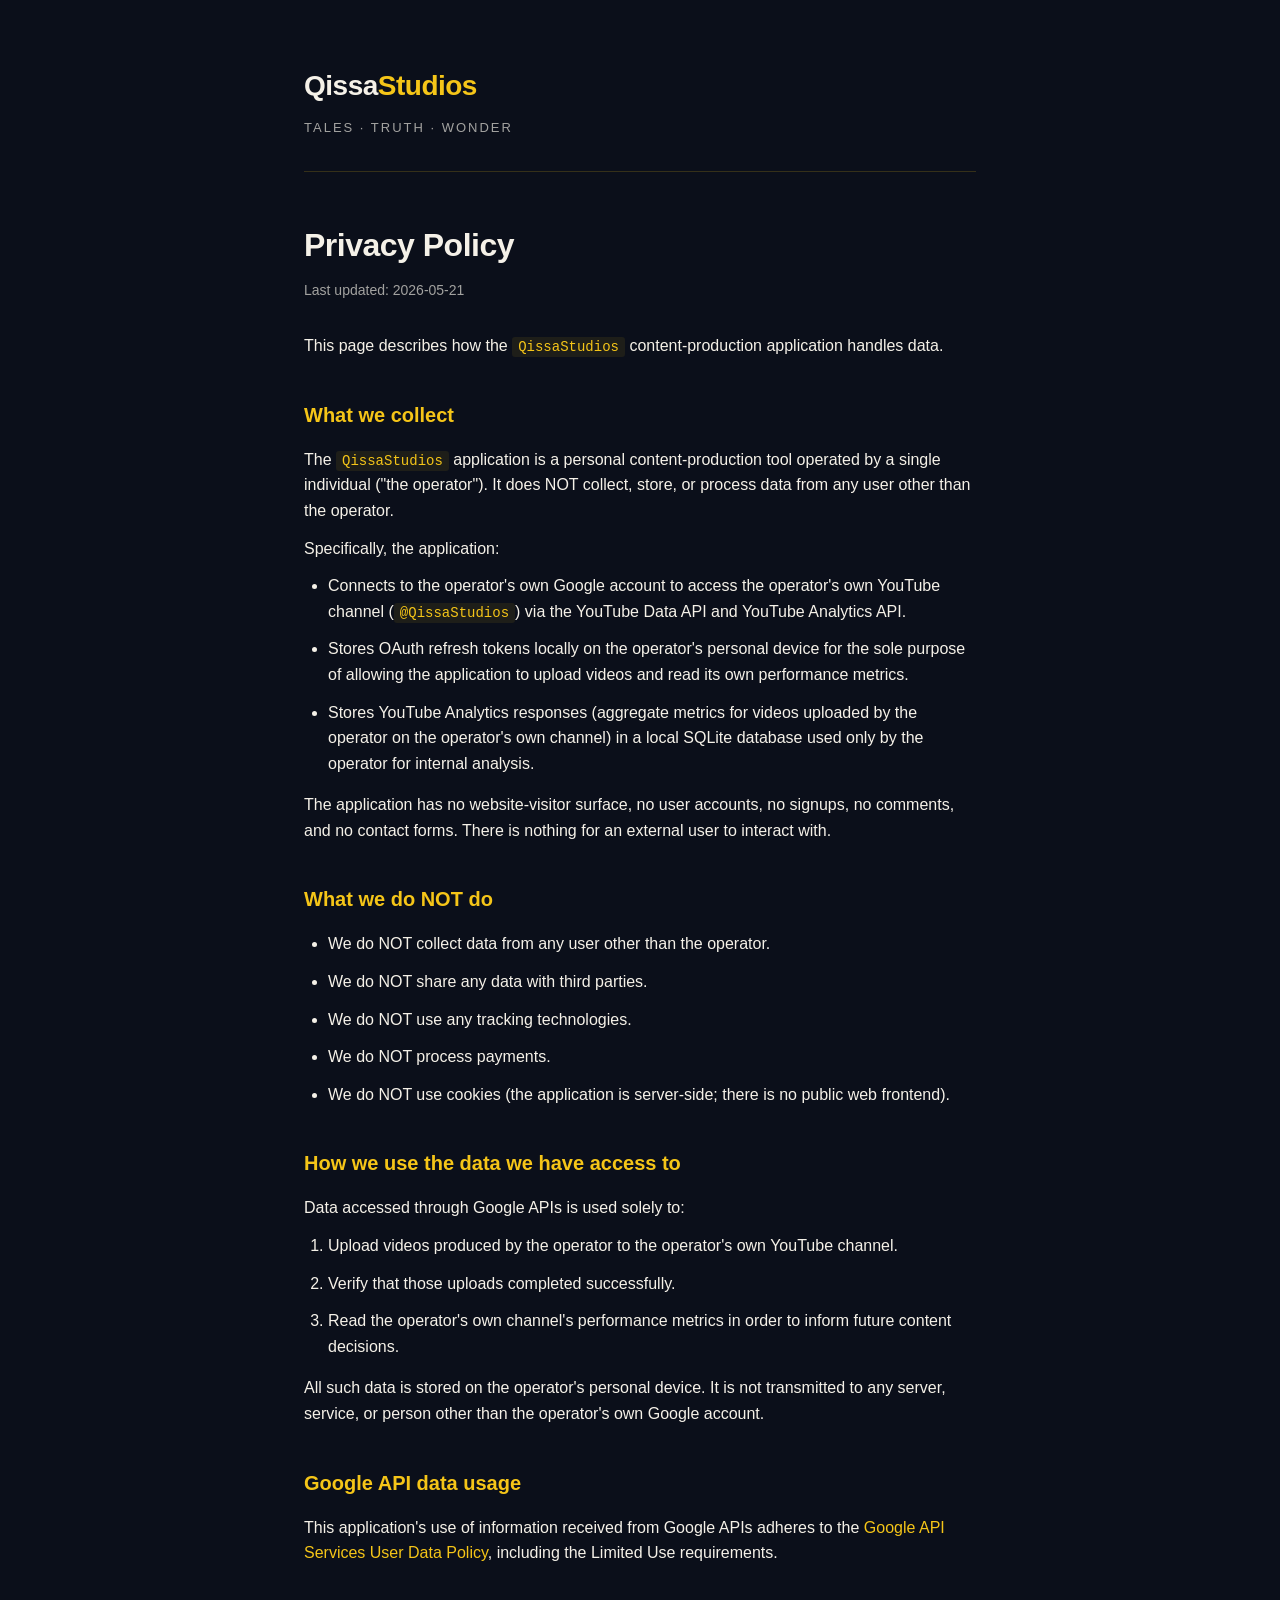
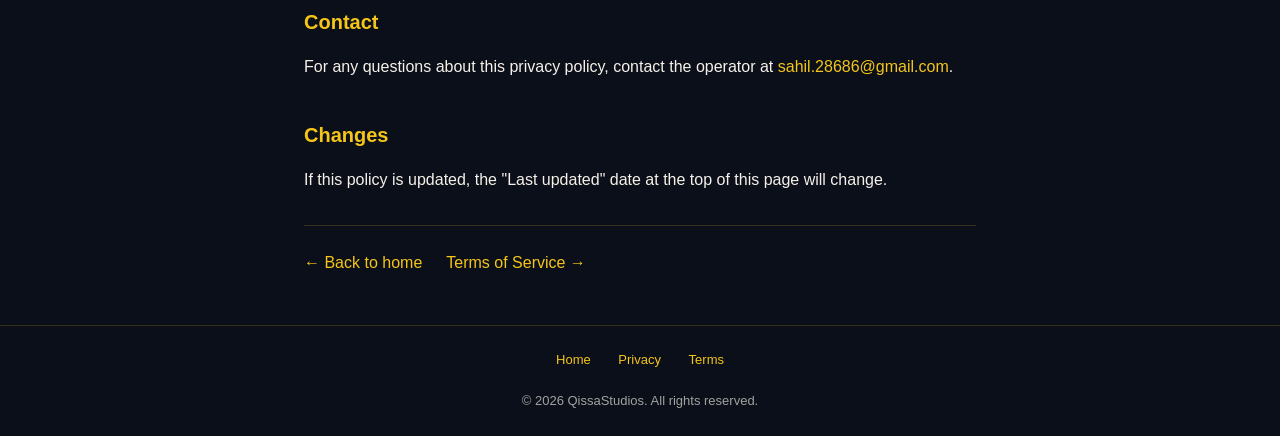
==== privacy.html @ f6ace3d5 "Initial site: privacy + ToS + landing" ====
<!DOCTYPE html>
<html lang="en">
<head>
  <meta charset="UTF-8">
  <meta name="viewport" content="width=device-width, initial-scale=1.0">
  <meta name="description" content="QissaStudios Privacy Policy">
  <title>Privacy Policy — QissaStudios</title>
  <link rel="stylesheet" href="style.css">
</head>
<body>
  <div class="container">
    <header>
      <a href="./" class="brand">Qissa<span class="accent">Studios</span></a>
      <span class="tagline">Tales · Truth · Wonder</span>
    </header>

    <h1>Privacy Policy</h1>
    <p class="meta">Last updated: 2026-05-21</p>

    <p>This page describes how the <code>QissaStudios</code> content-production application handles data.</p>

    <h2>What we collect</h2>
    <p>The <code>QissaStudios</code> application is a personal content-production tool operated by a single individual ("the operator"). It does NOT collect, store, or process data from any user other than the operator.</p>
    <p>Specifically, the application:</p>
    <ul>
      <li>Connects to the operator's own Google account to access the operator's own YouTube channel (<code>@QissaStudios</code>) via the YouTube Data API and YouTube Analytics API.</li>
      <li>Stores OAuth refresh tokens locally on the operator's personal device for the sole purpose of allowing the application to upload videos and read its own performance metrics.</li>
      <li>Stores YouTube Analytics responses (aggregate metrics for videos uploaded by the operator on the operator's own channel) in a local SQLite database used only by the operator for internal analysis.</li>
    </ul>
    <p>The application has no website-visitor surface, no user accounts, no signups, no comments, and no contact forms. There is nothing for an external user to interact with.</p>

    <h2>What we do NOT do</h2>
    <ul>
      <li>We do NOT collect data from any user other than the operator.</li>
      <li>We do NOT share any data with third parties.</li>
      <li>We do NOT use any tracking technologies.</li>
      <li>We do NOT process payments.</li>
      <li>We do NOT use cookies (the application is server-side; there is no public web frontend).</li>
    </ul>

    <h2>How we use the data we have access to</h2>
    <p>Data accessed through Google APIs is used solely to:</p>
    <ol>
      <li>Upload videos produced by the operator to the operator's own YouTube channel.</li>
      <li>Verify that those uploads completed successfully.</li>
      <li>Read the operator's own channel's performance metrics in order to inform future content decisions.</li>
    </ol>
    <p>All such data is stored on the operator's personal device. It is not transmitted to any server, service, or person other than the operator's own Google account.</p>

    <h2>Google API data usage</h2>
    <p>This application's use of information received from Google APIs adheres to the <a href="https://developers.google.com/terms/api-services-user-data-policy" rel="noopener">Google API Services User Data Policy</a>, including the Limited Use requirements.</p>

    <h2>Contact</h2>
    <p>For any questions about this privacy policy, contact the operator at <a href="mailto:sahil.28686@gmail.com">sahil.28686@gmail.com</a>.</p>

    <h2>Changes</h2>
    <p>If this policy is updated, the "Last updated" date at the top of this page will change.</p>

    <div class="nav">
      <a href="./">← Back to home</a>
      <a href="terms.html">Terms of Service →</a>
    </div>
  </div>

  <footer>
    <a href="./">Home</a>
    <a href="privacy.html">Privacy</a>
    <a href="terms.html">Terms</a>
    <br><br>
    © 2026 QissaStudios. All rights reserved.
  </footer>
</body>
</html>
---- style.css ----
:root {
  --bg-primary: #0B0F1A;
  --bg-secondary: #1A1410;
  --text-primary: #F5F1E8;
  --text-muted: rgba(245, 241, 232, 0.65);
  --accent: #F5C518;
  --border: rgba(245, 197, 24, 0.18);
}

* {
  box-sizing: border-box;
  margin: 0;
  padding: 0;
}

html {
  -webkit-text-size-adjust: 100%;
  scroll-behavior: smooth;
}

body {
  font-family: -apple-system, BlinkMacSystemFont, "Segoe UI", Roboto, "Helvetica Neue", Arial, sans-serif;
  background: var(--bg-primary);
  color: var(--text-primary);
  line-height: 1.6;
  font-size: 16px;
  min-height: 100vh;
  display: flex;
  flex-direction: column;
}

.container {
  max-width: 720px;
  margin: 0 auto;
  padding: 64px 24px 48px;
  flex: 1;
  width: 100%;
}

header {
  border-bottom: 1px solid var(--border);
  padding-bottom: 32px;
  margin-bottom: 48px;
}

header .brand {
  font-size: 28px;
  font-weight: 800;
  letter-spacing: -0.5px;
  color: var(--text-primary);
  text-decoration: none;
  display: inline-block;
}

header .brand .accent {
  color: var(--accent);
}

header .tagline {
  display: block;
  margin-top: 8px;
  font-size: 13px;
  letter-spacing: 2px;
  color: var(--text-muted);
  text-transform: uppercase;
}

h1 {
  font-size: 32px;
  font-weight: 700;
  margin-bottom: 8px;
  letter-spacing: -0.5px;
}

h2 {
  font-size: 20px;
  font-weight: 700;
  margin-top: 40px;
  margin-bottom: 16px;
  color: var(--accent);
}

h3 {
  font-size: 16px;
  font-weight: 600;
  margin-top: 24px;
  margin-bottom: 8px;
}

p, li {
  margin-bottom: 12px;
  color: var(--text-primary);
}

ul, ol {
  margin-left: 24px;
  margin-bottom: 16px;
}

a {
  color: var(--accent);
  text-decoration: none;
  border-bottom: 1px solid transparent;
  transition: border-color 0.15s ease;
}

a:hover {
  border-bottom-color: var(--accent);
}

strong {
  color: var(--accent);
  font-weight: 600;
}

code {
  font-family: ui-monospace, "SF Mono", Menlo, Consolas, monospace;
  font-size: 14px;
  background: rgba(245, 197, 24, 0.08);
  padding: 2px 6px;
  border-radius: 3px;
  color: var(--accent);
}

.meta {
  color: var(--text-muted);
  font-size: 14px;
  margin-bottom: 32px;
}

.nav {
  margin-top: 32px;
  padding-top: 24px;
  border-top: 1px solid var(--border);
  display: flex;
  gap: 24px;
  flex-wrap: wrap;
}

footer {
  border-top: 1px solid var(--border);
  padding: 24px;
  text-align: center;
  color: var(--text-muted);
  font-size: 13px;
}

footer a {
  margin: 0 12px;
}

.lede {
  font-size: 18px;
  color: var(--text-muted);
  margin-bottom: 32px;
}

@media (max-width: 480px) {
  .container {
    padding: 40px 20px 32px;
  }
  h1 { font-size: 26px; }
  h2 { font-size: 18px; }
  body { font-size: 15px; }
}
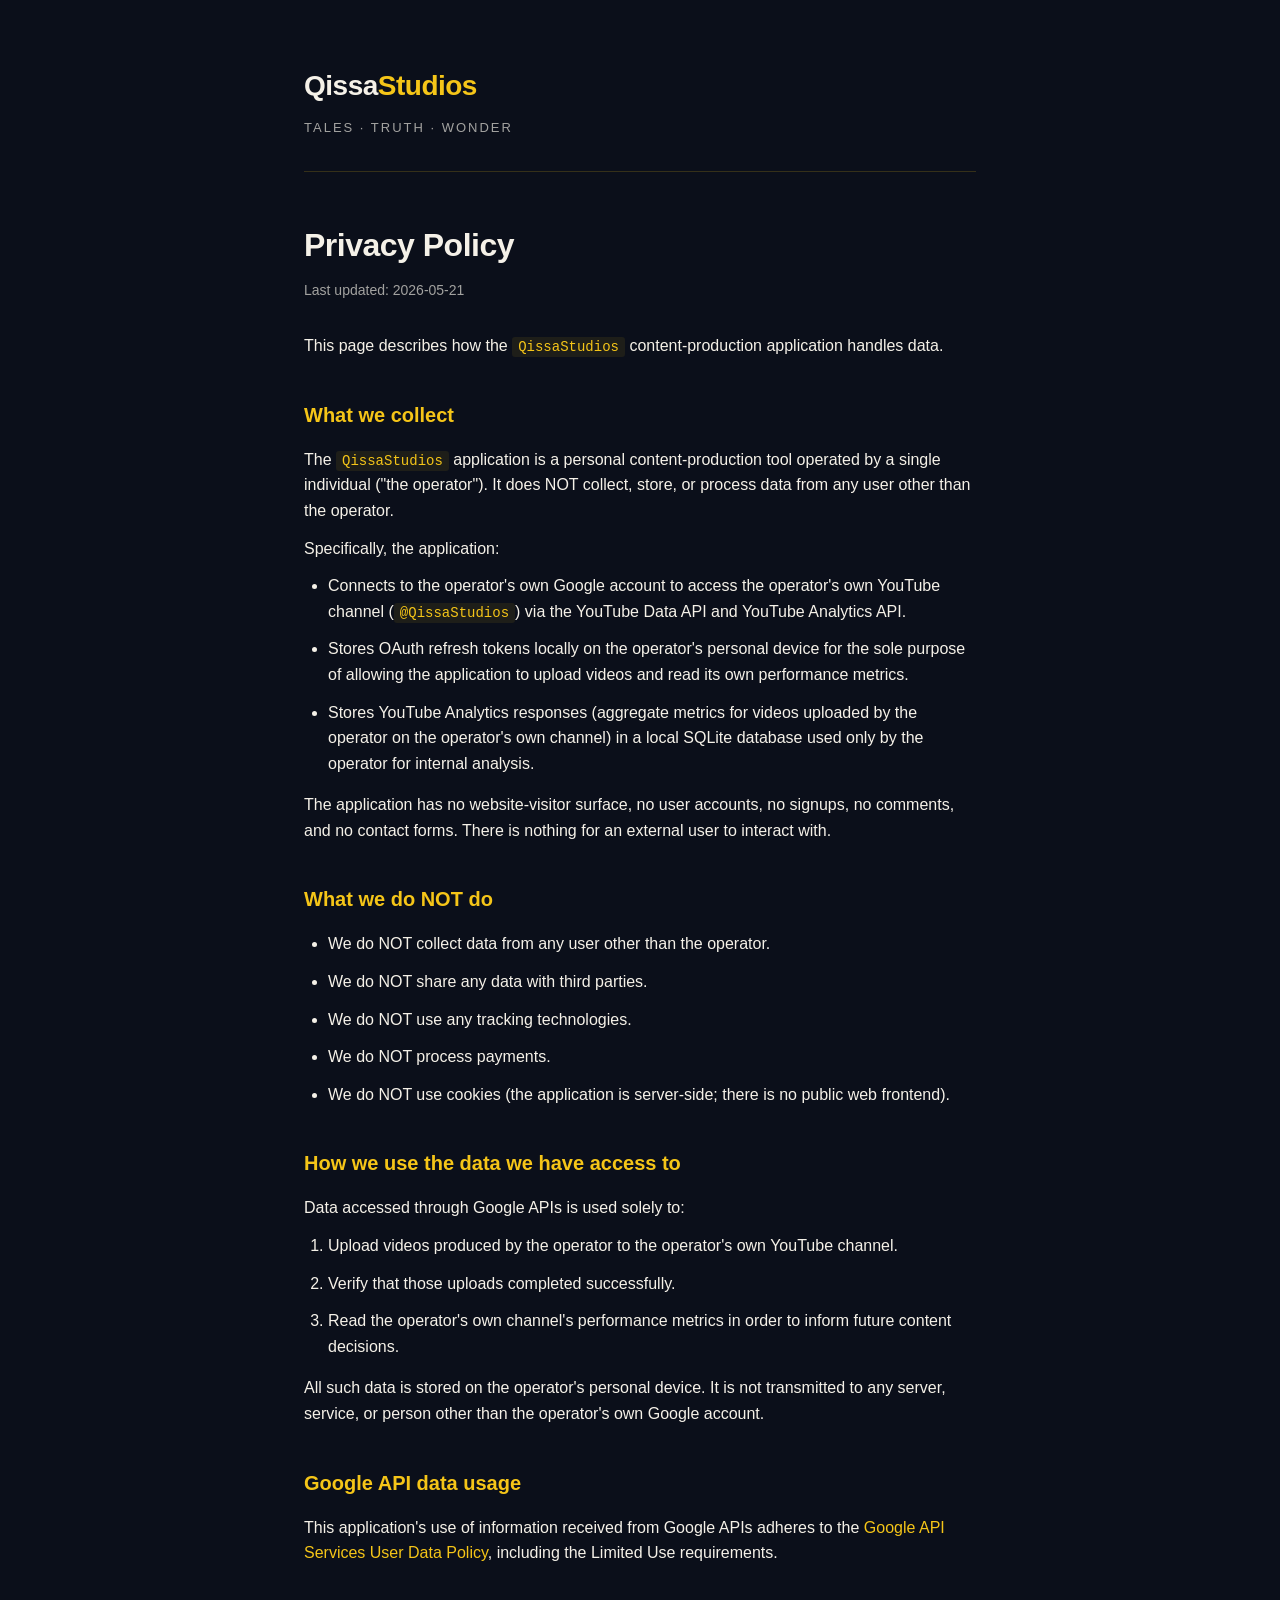
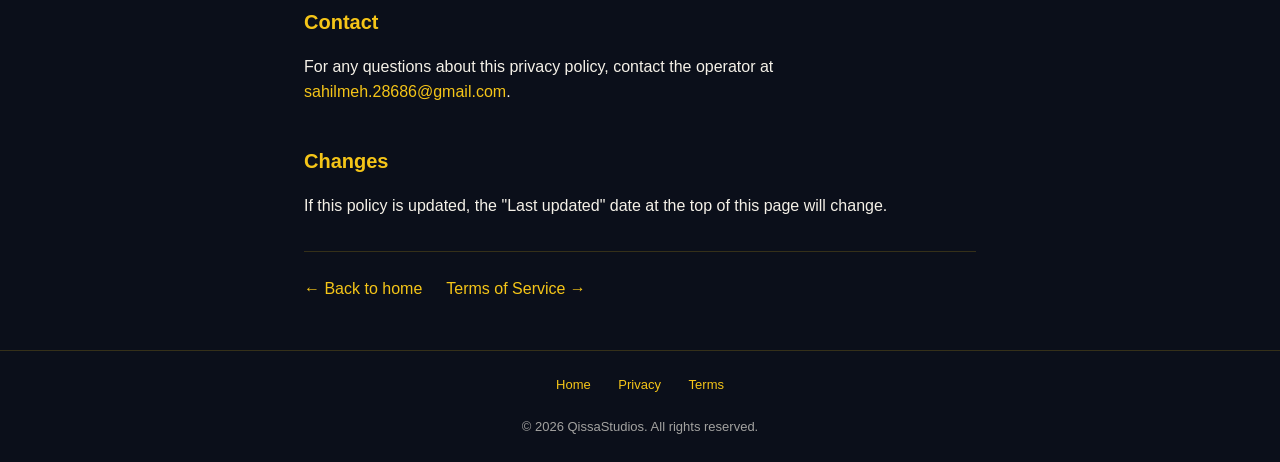
==== commit a59a3b0c: "Update operator email to sahilmeh.28686@gmail.com" ====
--- a/privacy.html
+++ b/privacy.html
@@ -51,7 +51,7 @@
     <p>This application's use of information received from Google APIs adheres to the <a href="https://developers.google.com/terms/api-services-user-data-policy" rel="noopener">Google API Services User Data Policy</a>, including the Limited Use requirements.</p>
 
     <h2>Contact</h2>
-    <p>For any questions about this privacy policy, contact the operator at <a href="mailto:sahil.28686@gmail.com">sahil.28686@gmail.com</a>.</p>
+    <p>For any questions about this privacy policy, contact the operator at <a href="mailto:sahilmeh.28686@gmail.com">sahilmeh.28686@gmail.com</a>.</p>
 
     <h2>Changes</h2>
     <p>If this policy is updated, the "Last updated" date at the top of this page will change.</p>
